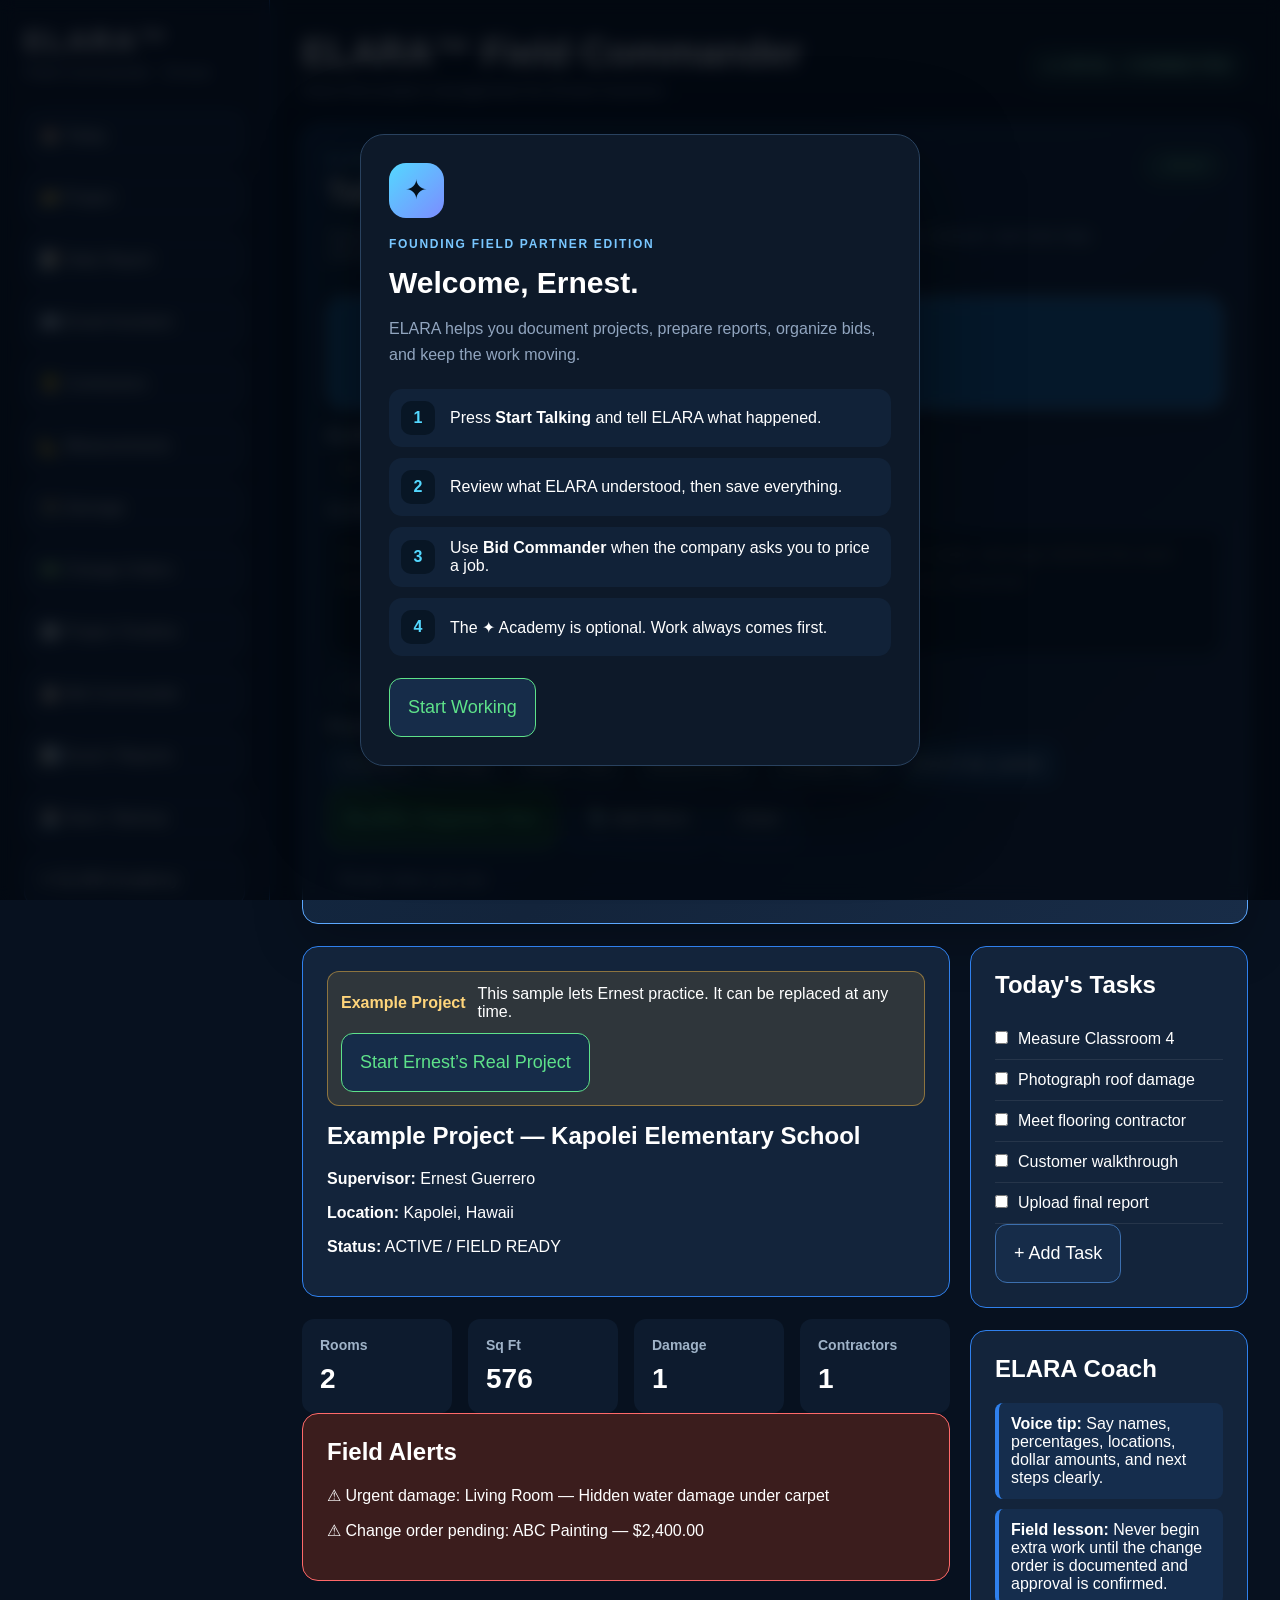
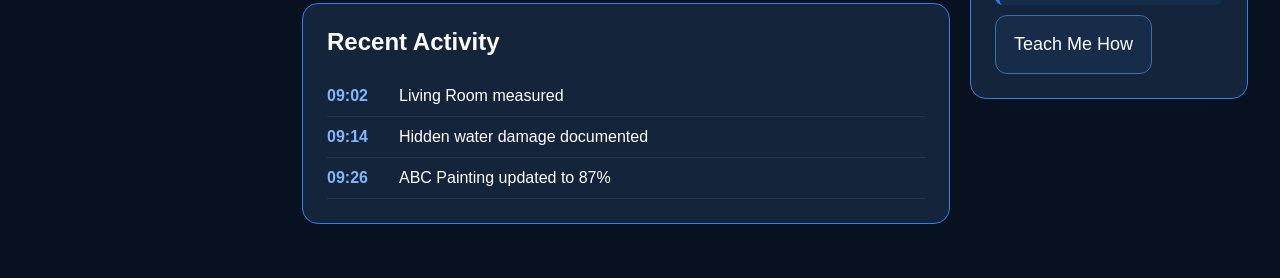
==== field-commander/index.html @ 2ce03aa0 "Add files via upload" ====
<!DOCTYPE html>
<html lang="en">
<head>
  <meta charset="UTF-8">
  <meta name="viewport" content="width=device-width, initial-scale=1.0">
  <meta name="theme-color" content="#07111f">
  <meta name="description" content="Voice-first construction field operations and bid preparation with ELARA.">
  <meta name="application-name" content="ELARA Field Commander">
  <meta name="apple-mobile-web-app-capable" content="yes">
  <meta name="apple-mobile-web-app-status-bar-style" content="black-translucent">
  <meta name="apple-mobile-web-app-title" content="ELARA Field">
  <link rel="manifest" href="manifest.webmanifest">
  <link rel="apple-touch-icon" href="icons/apple-touch-icon.png">
  <link rel="icon" type="image/png" sizes="192x192" href="icons/icon-192.png">
  <title>ELARA Field Commander | Ernest</title>
  <link rel="stylesheet" href="style.css">
</head>
<body>
  <div class="app">
    <aside class="sidebar">
      <div class="brand">ELARA™</div>
      <div class="subtitle">Field Commander · Ernest</div>
      <button onclick="loadPage('dashboard')">🏠 Today</button>
      <button onclick="loadPage('projects')">📁 Project</button>
      <button onclick="loadPage('daily')">📝 Daily Report</button>
      <button onclick="loadPage('email')">✉️ Email Assistant</button>
      <button onclick="loadPage('contractors')">👷 Contractors</button>
      <button onclick="loadPage('measurements')">📐 Measurements</button>
      <button onclick="loadPage('damage')">📸 Damage</button>
      <button onclick="loadPage('changeorders')">💵 Change Orders</button>
      <button onclick="loadPage('timeline')">🕒 Project Timeline</button>
      <button onclick="openBidCommander()">📋 Bid Commander</button>
      <button onclick="loadPage('reports')">📊 Excel / Reports</button>
      <button onclick="loadPage('backup')">💾 Save / Backup</button>
      <button onclick="openAcademy()">✦ ELARA Academy</button>
      <button onclick="loadPage('suggestions')">💡 Ideas for ELARA</button>
      <button id="installAppButton" onclick="installELARA()">📱 Install ELARA</button>
      <button onclick="loadPage('help')">❓ How to Use</button>
    </aside>
    <main class="main">
      <header class="topbar">
        <div><h1>ELARA™ Field Commander</h1><p>Voice-first project management for Ernest Guerrero</p></div>
        <div id="connectionStatus" class="status-pill">● LOCAL MODE</div>
      </header>
      <div id="updateBanner" class="update-banner hidden">
        <span>A new ELARA update is ready.</span>
        <button onclick="applyELARAUpdate()">Update Now</button>
      </div>
      <section id="content"></section>
    </main>
  </div>
  <script src="timeline_engine.js"></script>
  <script src="timeline_search.js"></script>
  <script src="timeline_summary.js"></script>
  <script src="timeline_export.js"></script>
  <script src="app.js"></script>
  <script src="install.js"></script>

  <div id="welcomeWizard" class="modal-backdrop hidden">
    <div class="welcome-modal">
      <div class="welcome-spark">✦</div>
      <span class="eyebrow">FOUNDING FIELD PARTNER EDITION</span>
      <h2>Welcome, Ernest.</h2>
      <p>ELARA helps you document projects, prepare reports, organize bids, and keep the work moving.</p>
      <div class="welcome-steps">
        <div><b>1</b><span>Press <strong>Start Talking</strong> and tell ELARA what happened.</span></div>
        <div><b>2</b><span>Review what ELARA understood, then save everything.</span></div>
        <div><b>3</b><span>Use <strong>Bid Commander</strong> when the company asks you to price a job.</span></div>
        <div><b>4</b><span>The ✦ Academy is optional. Work always comes first.</span></div>
      </div>
      <button class="action-btn success-btn" onclick="finishWelcome()">Start Working</button>
    </div>
  </div>

  <div id="installHelp" class="modal-backdrop hidden">
    <div class="welcome-modal">
      <div class="welcome-spark">📱</div>
      <h2>Install ELARA</h2>
      <div id="installPlatformText">
        <p><b>iPhone/iPad:</b> Open this page in Safari, tap Share, then tap <b>Add to Home Screen</b>.</p>
        <p><b>Android:</b> Open this page in Chrome, open the browser menu, then tap <b>Install app</b> or <b>Add to Home screen</b>.</p>
      </div>
      <button class="action-btn success-btn" onclick="closeInstallHelp()">Got It</button>
    </div>
  </div>
</body>
</html>
---- field-commander/style.css ----
*{box-sizing:border-box} :root{--bg:#07111f;--panel:#13243b;--panel-dark:#0d1b2e;--sidebar:#0b1628;--line:#2f80ed;--text:#fff;--muted:#9fb3c8;--danger:#ff6969;--success:#5ee28a} body{margin:0;font-family:Arial,Helvetica,sans-serif;background:var(--bg);color:var(--text)} button,input,textarea,select{font:inherit}.app{display:flex;min-height:100vh}.sidebar{width:270px;flex-shrink:0;background:var(--sidebar);padding:24px;border-right:1px solid var(--line);position:sticky;top:0;height:100vh;overflow-y:auto}.brand{font-size:30px;font-weight:800;letter-spacing:2px}.subtitle{color:var(--muted);margin:6px 0 28px}.sidebar button{display:block;width:100%;margin-bottom:11px;padding:15px;background:var(--panel);color:var(--text);border:1px solid #345d9d;border-radius:12px;text-align:left;cursor:pointer}.sidebar button:hover{background:#1f3a5f}.main{flex:1;padding:32px;min-width:0}.topbar{display:flex;justify-content:space-between;align-items:center;gap:20px;margin-bottom:25px}.topbar h1{margin:0;font-size:38px}.topbar p{color:var(--muted);margin:7px 0 0}.status-pill{padding:10px 16px;border:1px solid var(--success);color:var(--success);border-radius:999px;font-weight:700;white-space:nowrap}.card,.panel{background:var(--panel);border:1px solid var(--line);border-radius:16px;padding:24px;margin-bottom:22px}.card h2,.panel h2{margin-top:0}.dashboard-layout{display:grid;grid-template-columns:2fr 1fr;gap:20px}.grid{display:grid;grid-template-columns:repeat(4,minmax(150px,1fr));gap:16px}.stat{background:var(--panel-dark);border-radius:12px;padding:18px}.stat h3{color:var(--muted);font-size:14px;margin:0 0 10px}.stat p{font-size:28px;font-weight:bold;margin:0}.big-actions{display:grid;grid-template-columns:repeat(2,minmax(220px,1fr));gap:16px}.big-btn,.action-btn{background:#162c49;color:var(--text);border:1px solid #3c6fae;border-radius:12px;padding:18px;font-size:18px;cursor:pointer}.big-btn{min-height:85px;text-align:left;font-weight:700}.big-btn:hover,.action-btn:hover{background:#21466f}.danger-btn{border-color:var(--danger);color:#ffd8d8}.success-btn{border-color:var(--success);color:var(--success)}.alert{background:#3b1d1d;border-color:var(--danger)}.recommendation{background:rgba(47,128,237,.1);border-left:4px solid var(--line);padding:12px;margin:10px 0;border-radius:8px}.task,.activity-item{padding:11px 0;border-bottom:1px solid rgba(255,255,255,.08)}.activity-time{color:#7fb8ff;font-weight:bold;display:inline-block;width:72px}.form-grid{display:grid;grid-template-columns:repeat(2,minmax(220px,1fr));gap:14px}label{display:block;color:var(--muted);margin-bottom:7px;font-weight:700}input,textarea,select{width:100%;background:#091827;color:var(--text);border:1px solid #345d9d;border-radius:10px;padding:13px;margin-bottom:14px}textarea{min-height:120px;resize:vertical}table{width:100%;border-collapse:collapse}th,td{padding:12px;border-bottom:1px solid rgba(255,255,255,.12);text-align:left;vertical-align:top}th{color:#9ed0ff}.table-wrap{overflow-x:auto}.badge{display:inline-block;padding:5px 9px;border-radius:999px;background:var(--panel-dark);border:1px solid #345d9d;font-size:12px}.muted{color:var(--muted)}.preview{white-space:pre-wrap;background:#091827;border:1px solid #345d9d;border-radius:12px;padding:18px;line-height:1.55}.row-actions{display:flex;flex-wrap:wrap;gap:10px}.small-btn{padding:8px 11px;border-radius:8px;border:1px solid #3c6fae;background:#162c49;color:white;cursor:pointer}@media(max-width:980px){.app{display:block}.sidebar{width:100%;height:auto;position:static}.sidebar button{display:inline-block;width:auto;margin:5px}.dashboard-layout,.grid,.big-actions,.form-grid{grid-template-columns:1fr}.main{padding:18px}.topbar h1{font-size:28px}}


/* Voice-first Field Commander */
.voice-hero{background:linear-gradient(135deg,#102b49,#13243b 58%,#182c47);border-color:#5ca8ff;box-shadow:0 18px 50px rgba(0,0,0,.22)}
.eyebrow{display:inline-block;color:#79c7ff;font-size:12px;font-weight:800;letter-spacing:1.7px;margin-bottom:7px}.voice-hero h2{font-size:32px;margin-bottom:8px}.mic-btn{display:flex;align-items:center;justify-content:center;gap:14px;width:100%;min-height:92px;margin:18px 0;background:#1769aa;color:white;border:2px solid #76c6ff;border-radius:18px;font-size:22px;font-weight:800;cursor:pointer;box-shadow:0 8px 24px rgba(0,0,0,.25)}.mic-btn:hover{background:#1d7bc5}.mic-btn.listening{background:#9f2525;border-color:#ff8d8d;animation:pulse 1.2s infinite}.mic-icon{font-size:34px}.voice-input{min-height:130px;font-size:18px;line-height:1.5}.voice-status{min-height:24px;margin-top:13px;padding:10px 12px;border-radius:9px;color:var(--muted)}.voice-status.success{background:rgba(94,226,138,.1);color:#8df0ad}.voice-status.warning{background:rgba(255,105,105,.12);color:#ffb1b1}.voice-status.listening{background:rgba(47,128,237,.16);color:#a9d7ff}.voice-preview{margin-top:18px;background:#091827;border:1px solid #4b8fd0;border-radius:14px;padding:18px}.voice-card{display:flex;gap:14px;align-items:flex-start;background:rgba(255,255,255,.035);border:1px solid rgba(255,255,255,.09);border-radius:12px;padding:14px;margin:10px 0}.voice-card p{margin:6px 0 0;color:#d9e9f8;line-height:1.4}.voice-card-icon{font-size:25px}@keyframes pulse{0%,100%{box-shadow:0 0 0 0 rgba(255,105,105,.5)}50%{box-shadow:0 0 0 14px rgba(255,105,105,0)}}
@media(max-width:600px){.sidebar{display:flex;overflow-x:auto;gap:7px;padding:12px}.sidebar .brand,.sidebar .subtitle{display:none}.sidebar button{min-width:max-content;margin:0;padding:12px}.main{padding:12px}.topbar{align-items:flex-start}.status-pill{font-size:12px}.voice-hero h2{font-size:26px}.mic-btn{min-height:105px}.card,.panel{padding:17px}}

.example-strip{display:flex;flex-wrap:wrap;gap:8px;align-items:center;margin:12px 0 4px}.example-strip b{width:100%;color:#cfe8ff}.example-strip button,.spoken-examples button{background:#173b5f;color:#fff;border:1px solid #4c91ca;border-radius:10px;padding:10px 12px;cursor:pointer}.example-strip button:hover,.spoken-examples button:hover{background:#20547f}.demo-banner{display:flex;gap:12px;align-items:center;flex-wrap:wrap;background:rgba(255,190,70,.12);border:1px solid rgba(255,190,70,.45);padding:13px;border-radius:12px;margin-bottom:16px}.demo-banner b{color:#ffd57b}.demo-banner span{flex:1;min-width:220px}.help-page{max-width:1100px}.how-grid{display:grid;grid-template-columns:repeat(4,1fr);gap:14px;margin:20px 0}.how-step{background:#0b1d2f;border:1px solid #294b69;border-radius:14px;padding:18px}.how-step>b{display:flex;width:34px;height:34px;border-radius:50%;align-items:center;justify-content:center;background:#1769aa;font-size:18px}.how-step h3{margin:12px 0 7px}.how-step p{color:#bdd2e4;line-height:1.5}.inset{background:#0a1827;margin-top:16px}.spoken-examples{display:grid;gap:10px}.spoken-examples button{text-align:left;font-size:16px}@media(max-width:850px){.how-grid{grid-template-columns:1fr 1fr}}@media(max-width:520px){.how-grid{grid-template-columns:1fr}.demo-banner .action-btn{width:100%}}


/* V3 voice command center */
.voice-heading{display:flex;justify-content:space-between;gap:18px;align-items:flex-start}.voice-ready{color:#82efaa;border:1px solid #4abf74;background:rgba(74,191,116,.1);padding:8px 12px;border-radius:999px;font-size:12px;font-weight:800;white-space:nowrap}.primary-mic{font-size:25px;min-height:112px}.voice-coach{display:flex;flex-wrap:wrap;align-items:center;gap:8px;margin:12px 0 18px}.voice-coach b{width:100%;color:#d7ebff}.voice-coach span{background:#0b1c2d;border:1px solid #315c83;border-radius:999px;padding:7px 11px;color:#bcd8ed;font-size:13px}.voice-helper-row{display:flex;gap:7px;flex-wrap:wrap;margin:-5px 0 10px}.voice-helper-row button{background:#102943;border:1px solid #376b98;color:#d8ecff;border-radius:999px;padding:8px 11px;cursor:pointer}.strong-action{font-weight:800;background:#16492c}.preview-title{display:flex;justify-content:space-between;gap:14px;align-items:center}.preview-title h3{margin:4px 0 0}.readback{white-space:nowrap}.check-mark{margin-left:auto;color:#76e59a;font-size:20px;font-weight:900}.voice-warning{background:rgba(255,190,70,.12);border:1px solid rgba(255,190,70,.48);color:#ffd98b;padding:11px;border-radius:10px;margin:10px 0}.approval-box{margin-top:18px;background:#102239;border:1px solid #396c9a;border-radius:12px;padding:16px}.approval-box p{color:#b8cfe2}.sidebar button:last-child{border-color:#77b9ef}@media(max-width:600px){.voice-heading,.preview-title{display:block}.voice-ready{display:inline-block;margin-top:10px}.readback{margin-top:10px;width:100%}.voice-helper-row button{flex:1 1 45%}.row-actions .action-btn{width:100%}}

/* V4 TIMELINE + ACADEMY */
.v4-command-row{display:grid;grid-template-columns:1fr 1fr;gap:14px}
.v4-command{display:grid;grid-template-columns:45px 1fr;grid-template-rows:auto auto;gap:2px 12px;align-items:center;text-align:left;padding:17px;border:1px solid #28415f;border-radius:16px;background:#0d1c2e;color:#fff}
.v4-command:hover{border-color:#54d8ff;transform:translateY(-1px)}
.v4-command span{grid-row:1/3;font-size:28px}
.v4-command b{font-size:16px}
.v4-command small{color:#91a5bf}
.academy-command{background:linear-gradient(135deg,rgba(84,216,255,.08),rgba(124,140,255,.08))}
.timeline-header-card{display:flex;justify-content:space-between;align-items:center;gap:20px}
.timeline-stats{display:flex;gap:12px}
.timeline-stats div{min-width:100px;text-align:center;padding:14px;border:1px solid #28415f;border-radius:14px;background:#0d1c2e}
.timeline-stats strong{display:block;color:#54d8ff;font-size:26px}
.timeline-stats span{font-size:12px;color:#91a5bf}
.timeline-toolbar{display:flex;flex-wrap:wrap;gap:10px;align-items:center;margin-bottom:16px}
.timeline-toolbar input{flex:1;min-width:220px;margin:0}
.timeline-event{display:grid;grid-template-columns:52px 1fr;gap:14px;padding:16px 0;border-bottom:1px solid #223650}
.timeline-icon{width:44px;height:44px;border-radius:14px;display:grid;place-items:center;background:#10233a;font-size:21px}
.timeline-event-top{display:flex;justify-content:space-between;gap:12px}
.timeline-event-top span{color:#91a5bf;font-size:12px}
.timeline-body p{color:#bdcce0;margin:7px 0}
.timeline-tags{display:flex;flex-wrap:wrap;gap:7px}
.timeline-tags span{font-size:11px;padding:5px 8px;border-radius:999px;border:1px solid #29435f;color:#91a5bf}
.timeline-empty{text-align:center;padding:50px 20px;color:#91a5bf}
.timeline-empty span{font-size:42px}
@media(max-width:760px){
  .v4-command-row{grid-template-columns:1fr}
  .timeline-header-card{align-items:stretch;flex-direction:column}
  .timeline-stats{width:100%}
  .timeline-stats div{flex:1}
  .timeline-event-top{flex-direction:column}
}

/* V5 BETA 1 PWA */
.hidden{display:none!important}
.status-pill.connected{color:#9ef2c6;border-color:rgba(98,230,167,.35);background:rgba(98,230,167,.09)}
.status-pill.offline{color:#ffd38a;border-color:rgba(255,198,109,.35);background:rgba(255,198,109,.09)}
.update-banner{display:flex;justify-content:space-between;align-items:center;gap:14px;padding:12px 16px;margin-bottom:16px;border:1px solid rgba(84,216,255,.35);background:rgba(84,216,255,.09);border-radius:13px}
.update-banner button{border:0;border-radius:10px;padding:8px 12px;background:#54d8ff;color:#06111c;font-weight:800}
.modal-backdrop{position:fixed;inset:0;z-index:9999;display:grid;place-items:center;padding:20px;background:rgba(2,7,14,.82);backdrop-filter:blur(8px)}
.welcome-modal{width:min(560px,100%);max-height:90vh;overflow:auto;background:#0d1929;border:1px solid #29425f;border-radius:24px;padding:28px;box-shadow:0 30px 90px rgba(0,0,0,.5)}
.welcome-spark{width:55px;height:55px;border-radius:17px;display:grid;place-items:center;background:linear-gradient(135deg,#54d8ff,#7c8cff);color:#04101b;font-size:27px;margin-bottom:16px}
.welcome-modal h2{font-size:30px;margin:8px 0}
.welcome-modal>p{color:#91a5bf;line-height:1.6}
.welcome-steps{display:grid;gap:11px;margin:22px 0}
.welcome-steps div{display:grid;grid-template-columns:38px 1fr;gap:11px;align-items:center;padding:12px;border-radius:13px;background:#112238}
.welcome-steps b{width:34px;height:34px;border-radius:10px;display:grid;place-items:center;color:#54d8ff;background:#081625}
.suggestion-hero textarea{min-height:130px}
.suggestion-item{display:flex;justify-content:space-between;gap:14px;padding:14px 0;border-bottom:1px solid #29425f}
.suggestion-item p{color:#91a5bf;font-size:12px;margin:5px 0 0}
.suggestion-item>span{height:max-content;padding:5px 9px;border-radius:999px;border:1px solid #29425f;color:#54d8ff;font-size:11px}
.v5-product-card{display:flex;justify-content:space-between;align-items:center;gap:20px;background:linear-gradient(135deg,rgba(84,216,255,.08),rgba(124,140,255,.08))}
@media(max-width:720px){
  .v5-product-card,.suggestion-item{align-items:stretch;flex-direction:column}
  .sidebar{padding-bottom:90px}
}
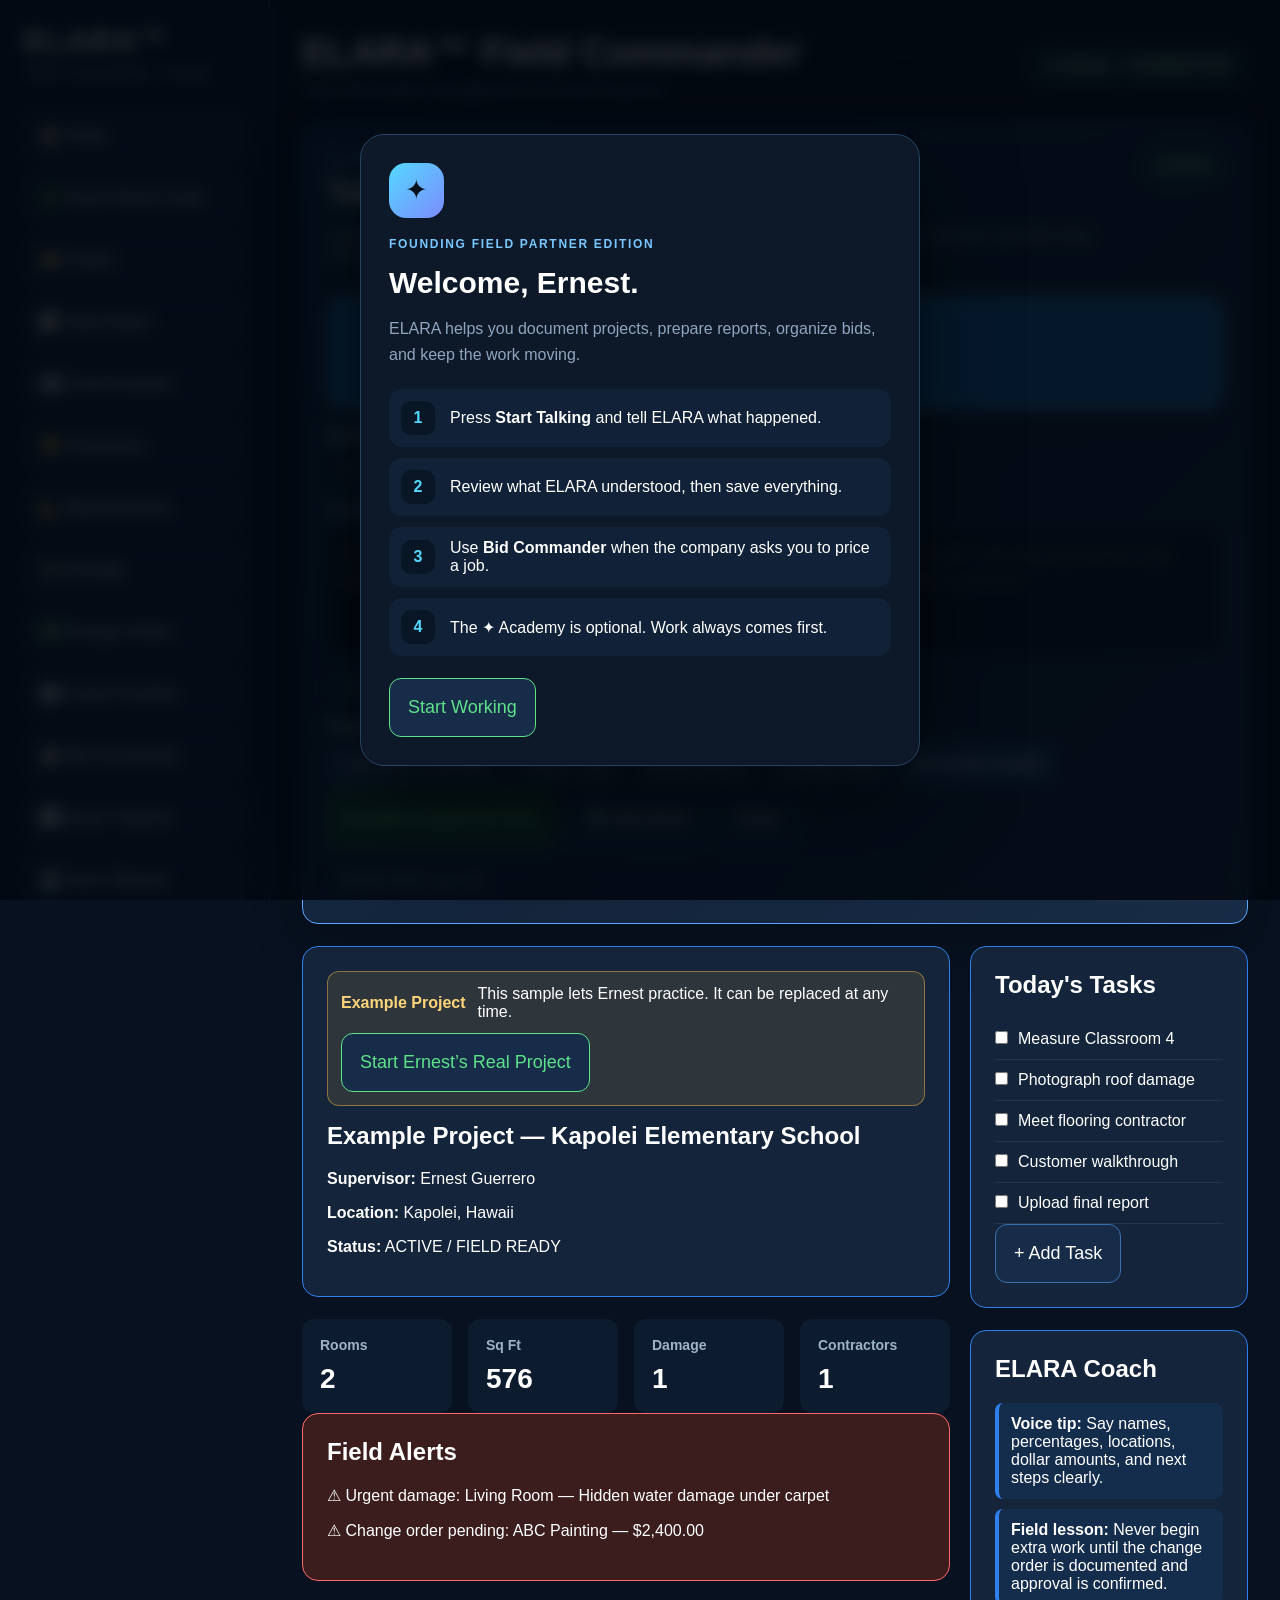
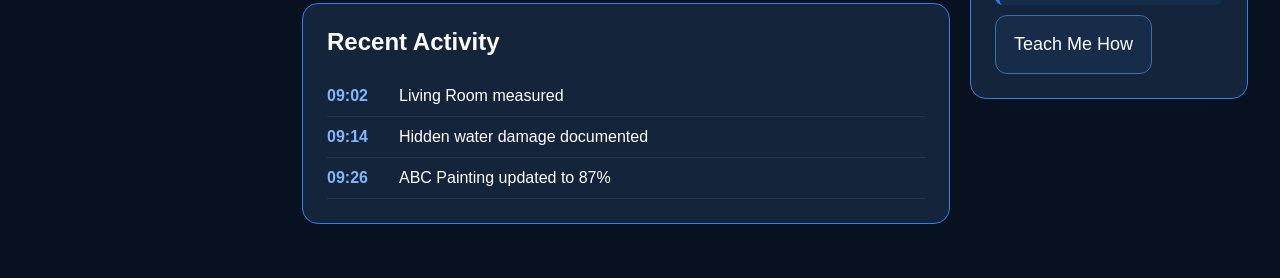
==== commit f37edec4: "Add Texas Patriot leads navigation to Field Commander" ====
--- a/field-commander/index.html
+++ b/field-commander/index.html
@@ -21,6 +21,7 @@
       <div class="brand">ELARA™</div>
       <div class="subtitle">Field Commander · Ernest</div>
       <button onclick="loadPage('dashboard')">🏠 Today</button>
+      <button onclick="loadPage('leads')">🌿 Texas Patriot Leads</button>
       <button onclick="loadPage('projects')">📁 Project</button>
       <button onclick="loadPage('daily')">📝 Daily Report</button>
       <button onclick="loadPage('email')">✉️ Email Assistant</button>
